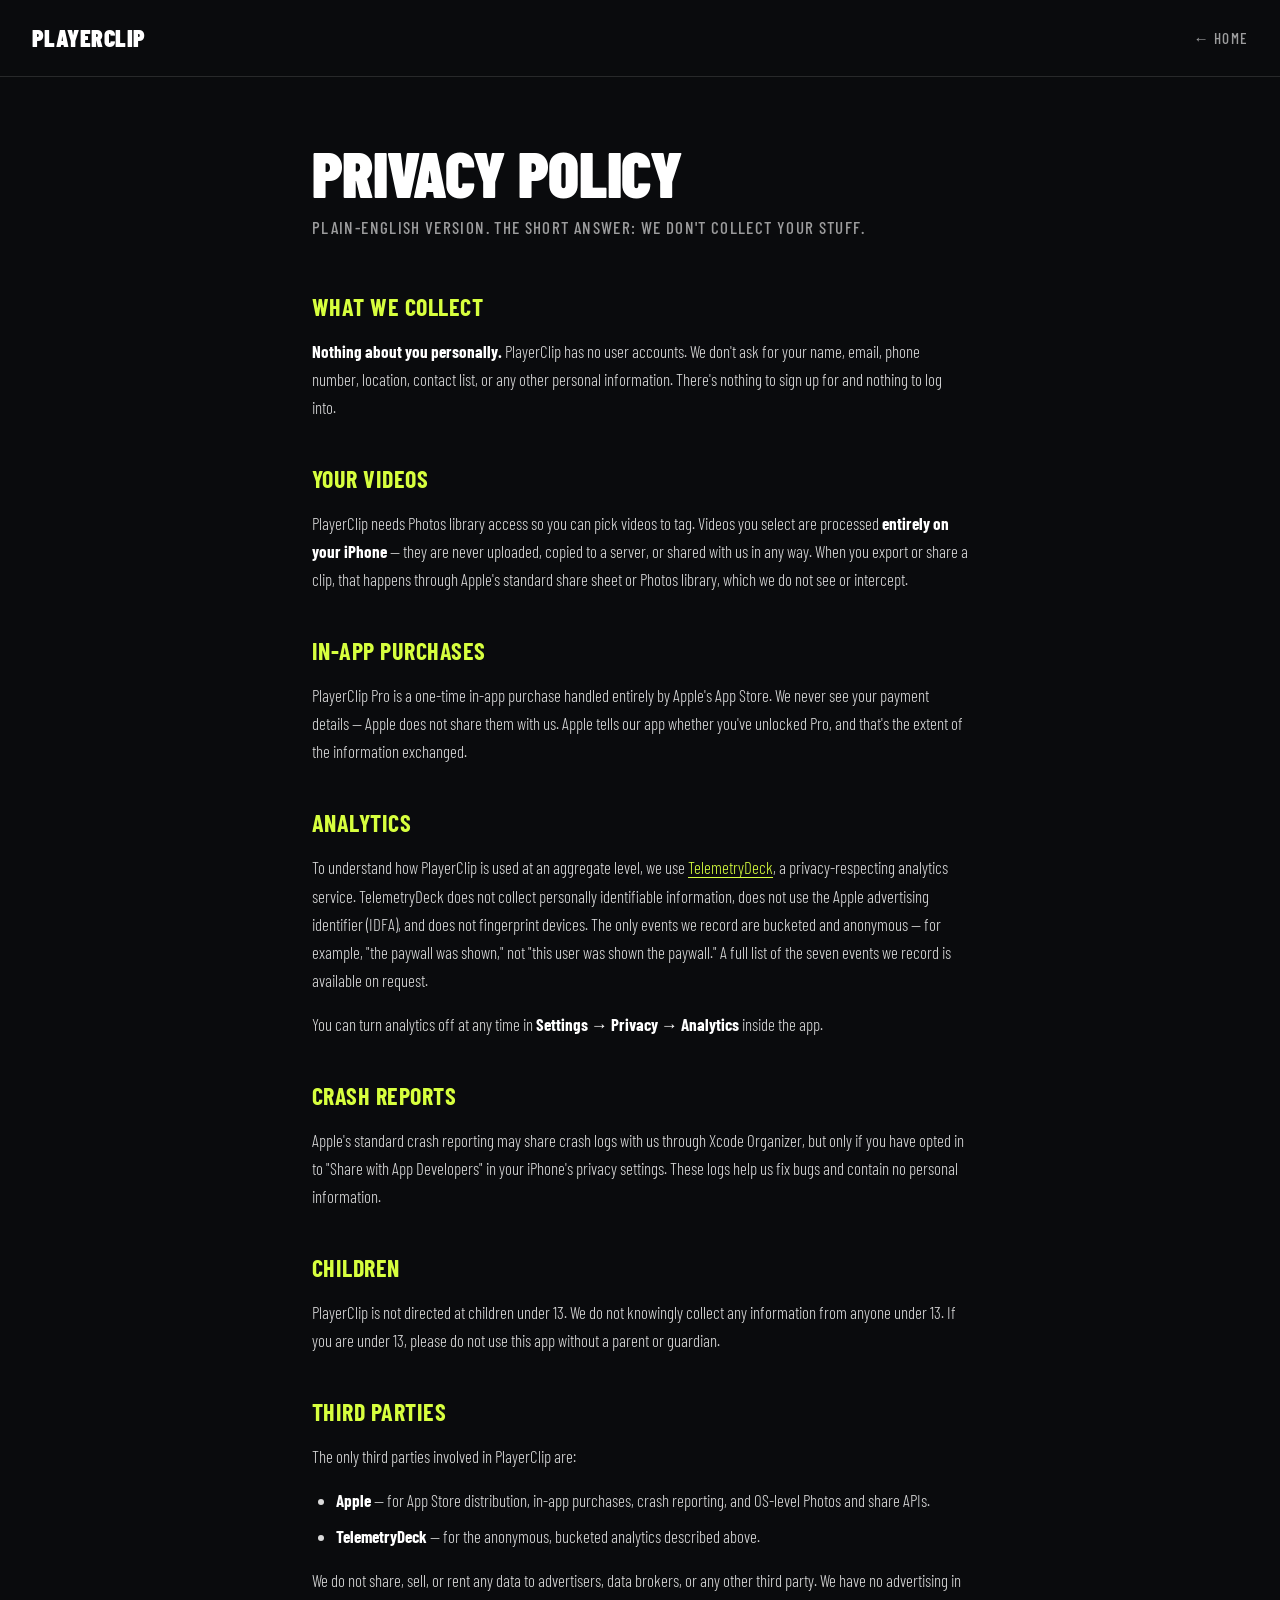
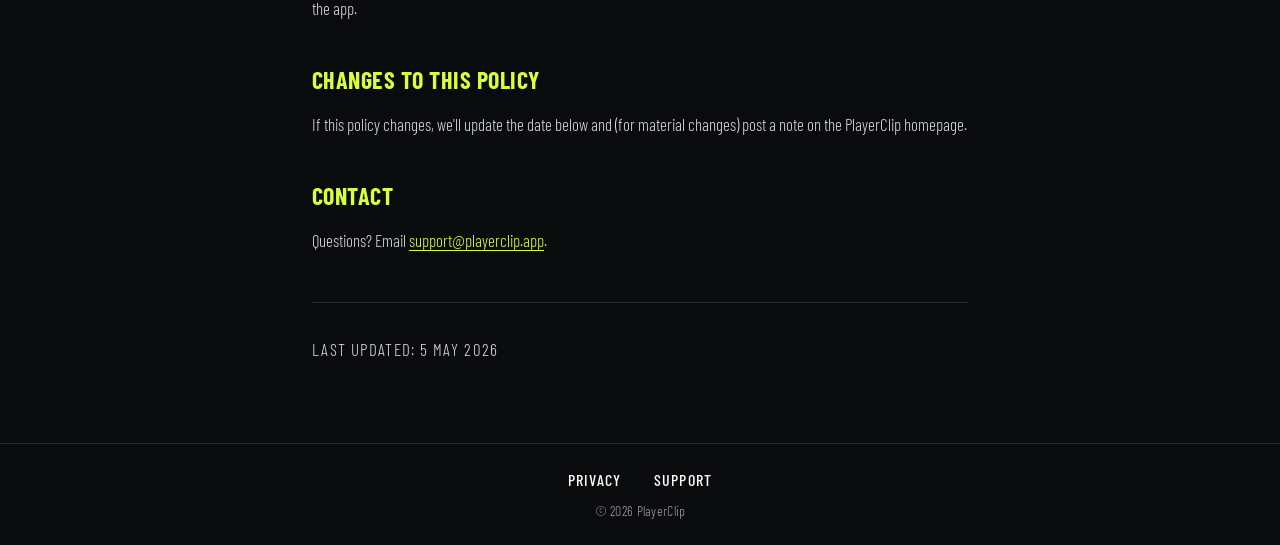
==== privacy.html @ 507f73a1 "Initial PlayerClipWeb: splash, privacy policy, support page" ====
<!DOCTYPE html>
<html lang="en">
<head>
  <meta charset="UTF-8">
  <meta name="viewport" content="width=device-width, initial-scale=1.0">
  <title>Privacy Policy — PlayerClip</title>
  <meta name="description" content="PlayerClip's privacy policy. We don't collect your personal information. Videos stay on your device.">
  <meta name="theme-color" content="#0A0B0D">
  <link rel="icon" type="image/svg+xml" href="favicon.svg">
  <link rel="preconnect" href="https://fonts.googleapis.com">
  <link rel="preconnect" href="https://fonts.gstatic.com" crossorigin>
  <link href="https://fonts.googleapis.com/css2?family=Barlow+Condensed:wght@300;500;700;900&display=swap" rel="stylesheet">
  <link rel="stylesheet" href="styles.css">
</head>
<body class="doc">
  <header class="doc-header">
    <a href="index.html" class="logo">PlayerClip</a>
    <a href="index.html" class="home-link">← Home</a>
  </header>

  <main class="doc-content">
    <h1>Privacy Policy</h1>
    <p class="doc-subtitle">Plain-English version. The short answer: we don't collect your stuff.</p>

    <h2>What we collect</h2>
    <p><strong>Nothing about you personally.</strong> PlayerClip has no user accounts. We don't ask for your name, email, phone number, location, contact list, or any other personal information. There's nothing to sign up for and nothing to log into.</p>

    <h2>Your videos</h2>
    <p>PlayerClip needs Photos library access so you can pick videos to tag. Videos you select are processed <strong>entirely on your iPhone</strong> — they are never uploaded, copied to a server, or shared with us in any way. When you export or share a clip, that happens through Apple's standard share sheet or Photos library, which we do not see or intercept.</p>

    <h2>In-app purchases</h2>
    <p>PlayerClip Pro is a one-time in-app purchase handled entirely by Apple's App Store. We never see your payment details — Apple does not share them with us. Apple tells our app whether you've unlocked Pro, and that's the extent of the information exchanged.</p>

    <h2>Analytics</h2>
    <p>To understand how PlayerClip is used at an aggregate level, we use <a href="https://telemetrydeck.com/privacy" target="_blank" rel="noopener">TelemetryDeck</a>, a privacy-respecting analytics service. TelemetryDeck does not collect personally identifiable information, does not use the Apple advertising identifier (IDFA), and does not fingerprint devices. The only events we record are bucketed and anonymous — for example, "the paywall was shown," not "this user was shown the paywall." A full list of the seven events we record is available on request.</p>
    <p>You can turn analytics off at any time in <strong>Settings → Privacy → Analytics</strong> inside the app.</p>

    <h2>Crash reports</h2>
    <p>Apple's standard crash reporting may share crash logs with us through Xcode Organizer, but only if you have opted in to "Share with App Developers" in your iPhone's privacy settings. These logs help us fix bugs and contain no personal information.</p>

    <h2>Children</h2>
    <p>PlayerClip is not directed at children under 13. We do not knowingly collect any information from anyone under 13. If you are under 13, please do not use this app without a parent or guardian.</p>

    <h2>Third parties</h2>
    <p>The only third parties involved in PlayerClip are:</p>
    <ul>
      <li><strong>Apple</strong> — for App Store distribution, in-app purchases, crash reporting, and OS-level Photos and share APIs.</li>
      <li><strong>TelemetryDeck</strong> — for the anonymous, bucketed analytics described above.</li>
    </ul>
    <p>We do not share, sell, or rent any data to advertisers, data brokers, or any other third party. We have no advertising in the app.</p>

    <h2>Changes to this policy</h2>
    <p>If this policy changes, we'll update the date below and (for material changes) post a note on the PlayerClip homepage.</p>

    <h2>Contact</h2>
    <p>Questions? Email <a href="mailto:support@playerclip.app">support@playerclip.app</a>.</p>

    <p class="last-updated">Last updated: 5 May 2026</p>
  </main>

  <footer>
    <nav class="footer-nav" aria-label="Site links">
      <a href="privacy.html">Privacy</a>
      <a href="support.html">Support</a>
    </nav>
    <p class="footer-copy">© 2026 PlayerClip</p>
  </footer>
</body>
</html>
---- styles.css ----
:root {
  --bg: #0A0B0D;
  --volt: #D7FF3E;
  --text: #FFFFFF;
  --text-dim: rgba(255, 255, 255, 0.6);
  --text-body: rgba(255, 255, 255, 0.85);
  --hairline: rgba(255, 255, 255, 0.12);
}

* {
  margin: 0;
  padding: 0;
  box-sizing: border-box;
}

html {
  scroll-behavior: smooth;
}

body {
  background: var(--bg);
  color: var(--text);
  font-family: 'Barlow Condensed', system-ui, -apple-system, BlinkMacSystemFont, sans-serif;
  font-weight: 300;
  line-height: 1.5;
  min-height: 100vh;
  display: flex;
  flex-direction: column;
  -webkit-font-smoothing: antialiased;
  -moz-osx-font-smoothing: grayscale;
}

::selection {
  background: var(--volt);
  color: var(--bg);
}

/* ───────────────────────── Splash ───────────────────────── */

body.splash main.hero {
  flex: 1;
  display: flex;
  align-items: center;
  justify-content: center;
  padding: 2rem;
  position: relative;
  overflow: hidden;
}

body.splash main.hero::before {
  content: "";
  position: absolute;
  inset: 0;
  background-image:
    linear-gradient(transparent calc(50% - 1px), rgba(215, 255, 62, 0.04) calc(50% - 1px), rgba(215, 255, 62, 0.04) calc(50% + 1px), transparent calc(50% + 1px));
  pointer-events: none;
}

.hero-stack {
  text-align: center;
  max-width: 760px;
  position: relative;
  z-index: 1;
}

.wordmark {
  font-family: 'Barlow Condensed', sans-serif;
  font-weight: 900;
  font-size: clamp(4rem, 14vw, 11rem);
  line-height: 0.85;
  letter-spacing: -0.02em;
  color: var(--text);
  text-transform: uppercase;
}

.accent-bar {
  width: 120px;
  height: 6px;
  background: var(--volt);
  margin: 1.75rem auto;
}

.tagline {
  font-family: 'Barlow Condensed', sans-serif;
  font-weight: 700;
  font-size: clamp(1.25rem, 3vw, 2rem);
  color: var(--volt);
  text-transform: uppercase;
  letter-spacing: 0.02em;
  line-height: 1.2;
  margin-bottom: 2.5rem;
}

.status {
  font-family: 'Barlow Condensed', sans-serif;
  font-weight: 500;
  font-size: 1rem;
  color: var(--text-dim);
  text-transform: uppercase;
  letter-spacing: 0.18em;
}

/* ───────────────────────── Footer (shared) ───────────────────────── */

footer {
  border-top: 1px solid var(--hairline);
  padding: 1.5rem 2rem;
  display: flex;
  flex-direction: column;
  align-items: center;
  gap: 0.5rem;
}

.footer-nav {
  display: flex;
  gap: 2rem;
}

.footer-nav a {
  color: var(--text);
  text-decoration: none;
  font-family: 'Barlow Condensed', sans-serif;
  font-weight: 500;
  font-size: 1rem;
  text-transform: uppercase;
  letter-spacing: 0.08em;
  transition: color 120ms ease;
}

.footer-nav a:hover {
  color: var(--volt);
}

.footer-copy {
  color: var(--text-dim);
  font-size: 0.875rem;
  font-family: 'Barlow Condensed', sans-serif;
  font-weight: 300;
  letter-spacing: 0.02em;
}

/* ───────────────────────── Document pages ───────────────────────── */

body.doc {
  font-family: 'Barlow Condensed', sans-serif;
}

.doc-header {
  border-bottom: 1px solid var(--hairline);
  padding: 1.25rem 2rem;
  display: flex;
  justify-content: space-between;
  align-items: center;
}

.doc-header .logo {
  font-family: 'Barlow Condensed', sans-serif;
  font-weight: 900;
  font-size: 1.5rem;
  text-transform: uppercase;
  letter-spacing: 0.02em;
  color: var(--text);
  text-decoration: none;
  transition: color 120ms ease;
}

.doc-header .logo:hover {
  color: var(--volt);
}

.doc-header .home-link {
  color: var(--text-dim);
  text-decoration: none;
  font-weight: 500;
  font-size: 0.95rem;
  text-transform: uppercase;
  letter-spacing: 0.08em;
}

.doc-header .home-link:hover {
  color: var(--volt);
}

main.doc-content {
  flex: 1;
  max-width: 720px;
  width: 100%;
  margin: 0 auto;
  padding: 4rem 2rem;
}

.doc-content h1 {
  font-family: 'Barlow Condensed', sans-serif;
  font-weight: 900;
  font-size: clamp(2.5rem, 6vw, 4rem);
  line-height: 1;
  text-transform: uppercase;
  margin-bottom: 0.5rem;
  letter-spacing: -0.01em;
}

.doc-content .doc-subtitle {
  font-family: 'Barlow Condensed', sans-serif;
  font-weight: 500;
  color: var(--text-dim);
  text-transform: uppercase;
  letter-spacing: 0.08em;
  margin-bottom: 3rem;
}

.doc-content h2 {
  font-family: 'Barlow Condensed', sans-serif;
  font-weight: 700;
  font-size: 1.5rem;
  text-transform: uppercase;
  letter-spacing: 0.02em;
  color: var(--volt);
  margin-top: 2.5rem;
  margin-bottom: 0.75rem;
}

.doc-content p,
.doc-content ul {
  margin-bottom: 1rem;
  color: var(--text-body);
  font-weight: 300;
  font-size: 1.0625rem;
  line-height: 1.65;
}

.doc-content ul {
  padding-left: 1.5rem;
}

.doc-content li {
  margin-bottom: 0.5rem;
}

.doc-content strong {
  color: var(--text);
  font-weight: 700;
}

.doc-content a {
  color: var(--volt);
  text-decoration: none;
  border-bottom: 1px solid var(--volt);
  transition: background 120ms ease, color 120ms ease;
}

.doc-content a:hover {
  background: var(--volt);
  color: var(--bg);
}

.last-updated {
  margin-top: 3rem;
  padding-top: 2rem;
  border-top: 1px solid var(--hairline);
  color: var(--text-dim);
  font-size: 0.95rem;
  font-weight: 500;
  text-transform: uppercase;
  letter-spacing: 0.08em;
}

@media (max-width: 640px) {
  .doc-header {
    padding: 1rem 1.25rem;
  }
  main.doc-content {
    padding: 2rem 1.25rem;
  }
  footer {
    padding: 1.25rem;
  }
  .footer-nav {
    gap: 1.5rem;
  }
}
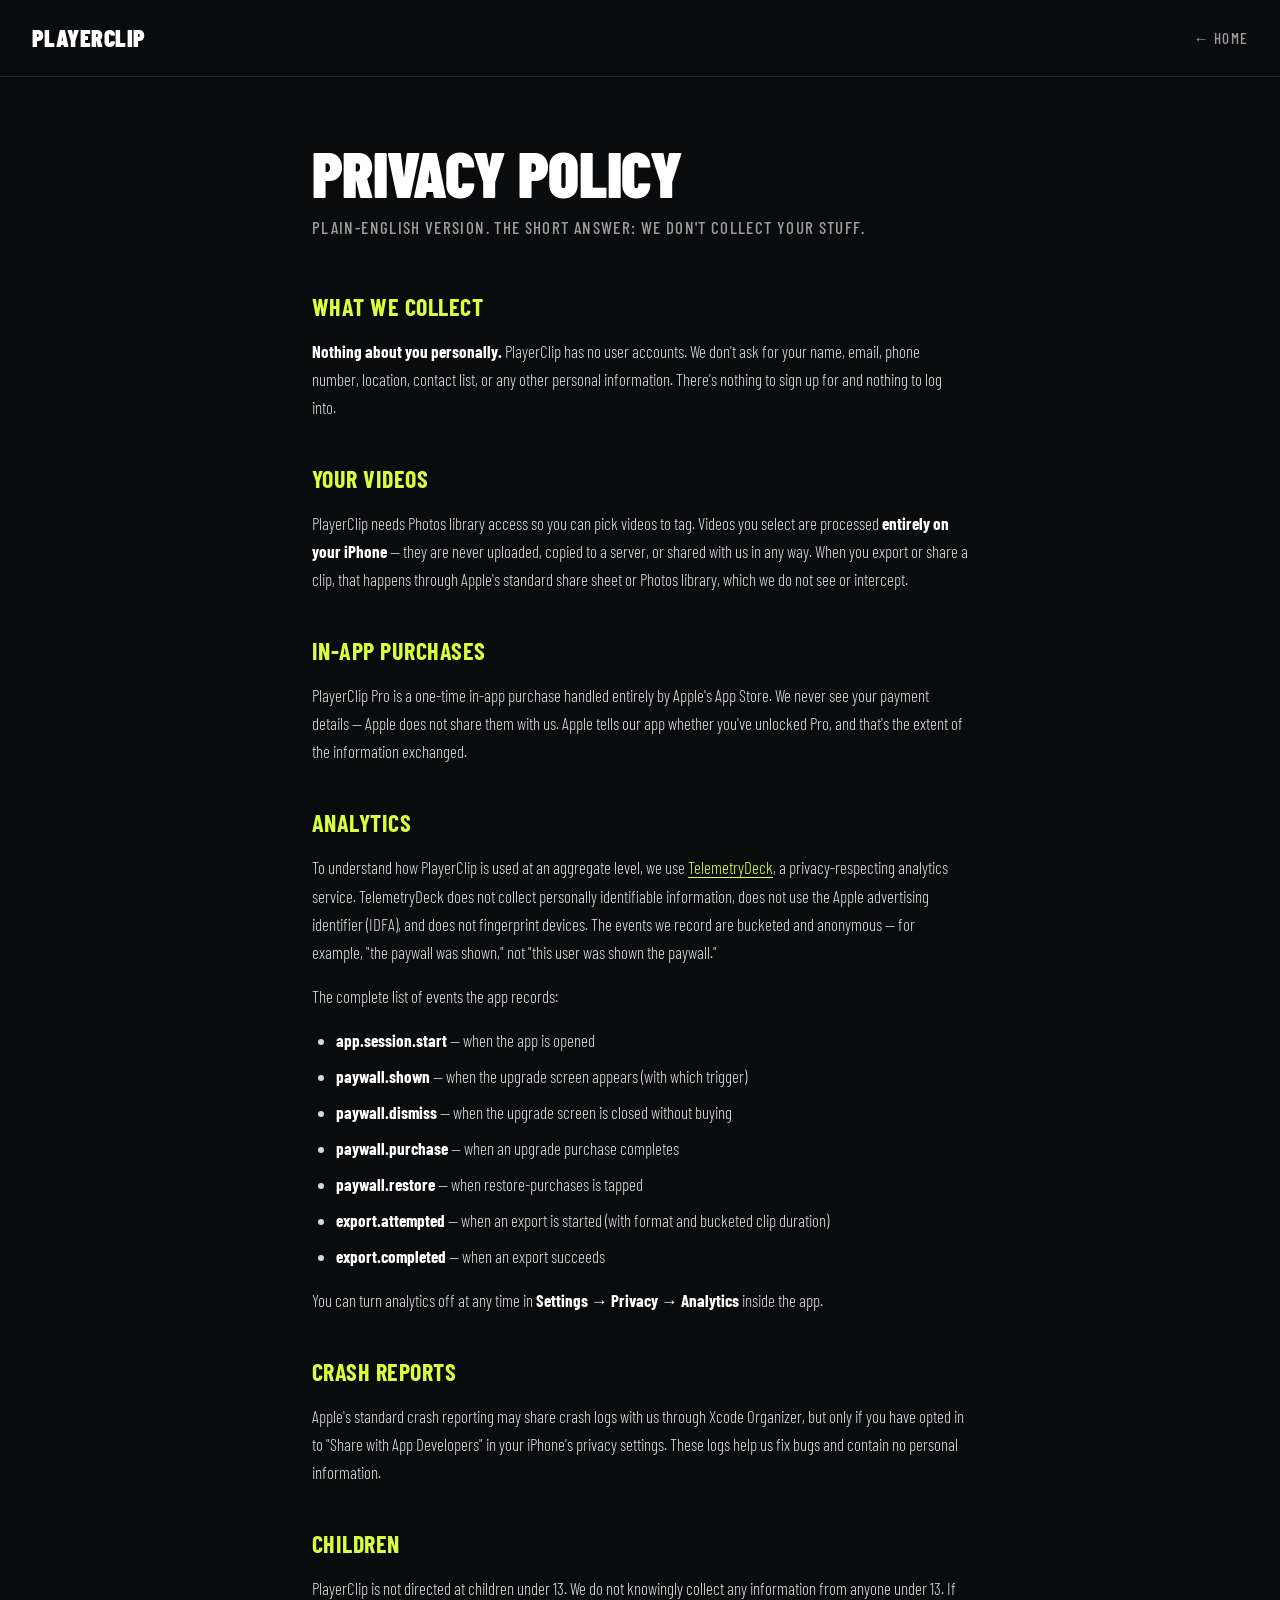
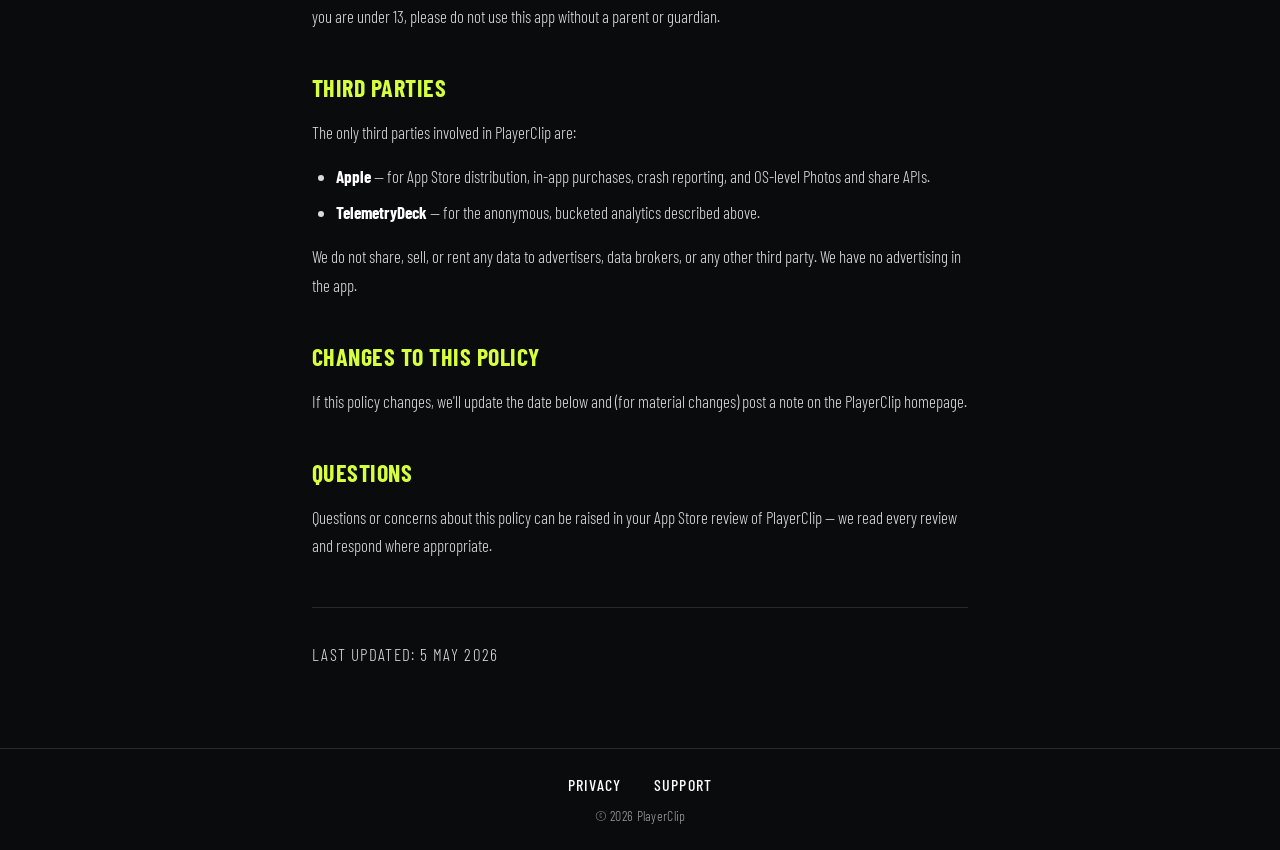
==== commit e2c101e3: "Drop support email; route feedback through App Store reviews + Apple flows" ====
--- a/privacy.html
+++ b/privacy.html
@@ -32,7 +32,17 @@
     <p>PlayerClip Pro is a one-time in-app purchase handled entirely by Apple's App Store. We never see your payment details — Apple does not share them with us. Apple tells our app whether you've unlocked Pro, and that's the extent of the information exchanged.</p>
 
     <h2>Analytics</h2>
-    <p>To understand how PlayerClip is used at an aggregate level, we use <a href="https://telemetrydeck.com/privacy" target="_blank" rel="noopener">TelemetryDeck</a>, a privacy-respecting analytics service. TelemetryDeck does not collect personally identifiable information, does not use the Apple advertising identifier (IDFA), and does not fingerprint devices. The only events we record are bucketed and anonymous — for example, "the paywall was shown," not "this user was shown the paywall." A full list of the seven events we record is available on request.</p>
+    <p>To understand how PlayerClip is used at an aggregate level, we use <a href="https://telemetrydeck.com/privacy" target="_blank" rel="noopener">TelemetryDeck</a>, a privacy-respecting analytics service. TelemetryDeck does not collect personally identifiable information, does not use the Apple advertising identifier (IDFA), and does not fingerprint devices. The events we record are bucketed and anonymous — for example, "the paywall was shown," not "this user was shown the paywall."</p>
+    <p>The complete list of events the app records:</p>
+    <ul>
+      <li><strong>app.session.start</strong> — when the app is opened</li>
+      <li><strong>paywall.shown</strong> — when the upgrade screen appears (with which trigger)</li>
+      <li><strong>paywall.dismiss</strong> — when the upgrade screen is closed without buying</li>
+      <li><strong>paywall.purchase</strong> — when an upgrade purchase completes</li>
+      <li><strong>paywall.restore</strong> — when restore-purchases is tapped</li>
+      <li><strong>export.attempted</strong> — when an export is started (with format and bucketed clip duration)</li>
+      <li><strong>export.completed</strong> — when an export succeeds</li>
+    </ul>
     <p>You can turn analytics off at any time in <strong>Settings → Privacy → Analytics</strong> inside the app.</p>
 
     <h2>Crash reports</h2>
@@ -52,8 +62,8 @@
     <h2>Changes to this policy</h2>
     <p>If this policy changes, we'll update the date below and (for material changes) post a note on the PlayerClip homepage.</p>
 
-    <h2>Contact</h2>
-    <p>Questions? Email <a href="mailto:support@playerclip.app">support@playerclip.app</a>.</p>
+    <h2>Questions</h2>
+    <p>Questions or concerns about this policy can be raised in your App Store review of PlayerClip — we read every review and respond where appropriate.</p>
 
     <p class="last-updated">Last updated: 5 May 2026</p>
   </main>
